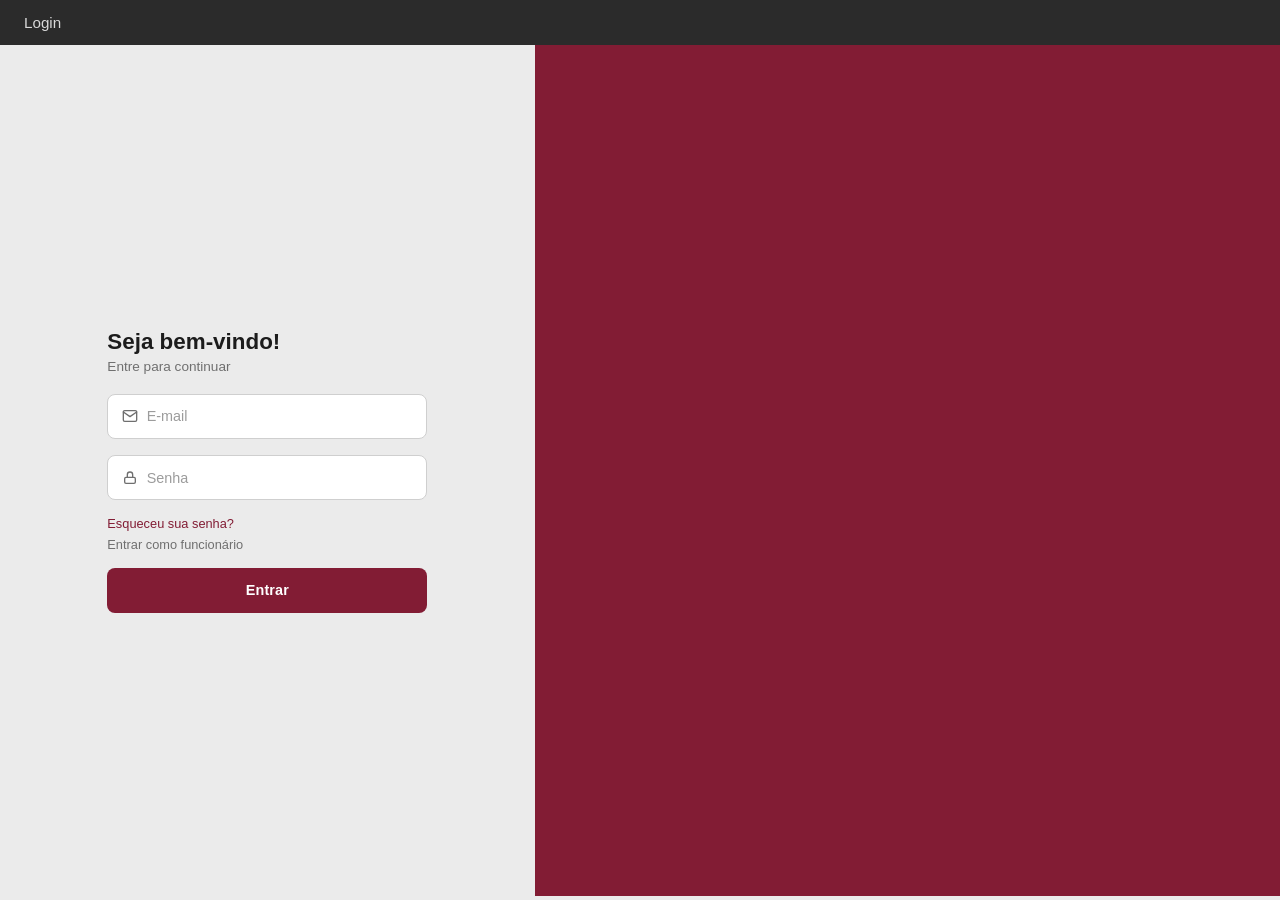
==== outputs/login.html @ 090d0171 "Initial commit - ServeSync static" ====
<!DOCTYPE html>
<html lang="pt-BR">
<head>
<meta charset="UTF-8">
<meta name="viewport" content="width=device-width, initial-scale=1.0">
<title>ServeSync — Entrar</title>
<link rel="stylesheet" href="style.css">
</head>
<body>
  <header class="topbar">
    <span class="topbar__title">Login</span>
  </header>

  <main class="app">
    <section class="panel">
      <div class="panel__form">
        <header class="panel__header">
          <h1>Seja bem-vindo!</h1>
          <p>Entre para continuar</p>
        </header>

        <form class="form" action="../Index_clientes.html" method="get" novalidate>
          <div class="field">
            <label for="login-email">E-mail</label>
            <span class="field__icon" aria-hidden="true">
              <svg viewBox="0 0 24 24" fill="none" stroke="currentColor" stroke-width="2" stroke-linecap="round" stroke-linejoin="round">
                <rect x="2" y="4" width="20" height="16" rx="2"/>
                <path d="M2 6l10 7 10-7"/>
              </svg>
            </span>
            <input type="email" id="login-email" name="email" placeholder="E-mail" required>
          </div>

          <div class="field">
            <label for="login-senha">Senha</label>
            <span class="field__icon" aria-hidden="true">
              <svg viewBox="0 0 24 24" fill="none" stroke="currentColor" stroke-width="2" stroke-linecap="round" stroke-linejoin="round">
                <rect x="4" y="11" width="16" height="9" rx="2"/>
                <path d="M8 11V7a4 4 0 0 1 8 0v4"/>
              </svg>
            </span>
            <input type="password" id="login-senha" name="senha" placeholder="Senha" required>
          </div>

          <div class="form__links">
            <a href="recuperar-email.html" class="link">Esqueceu sua senha?</a>
            <a href="home.html" class="link link--muted" data-employee-entry="true">Entrar como funcionário</a>
          </div>

          <button type="submit" class="btn btn--primary">Entrar</button>
        </form>
      </div>
    </section>


    <aside class="brand" aria-hidden="true">
      <div class="brand__logo">
        <!-- Coloque aqui a imagem da logo baixada (ex: assets/logo-serve-sync.png) -->
        <img src="img/Logosspng 1.png" alt="" class="brand__image">
      </div>
    </aside>
  </main>

  <script src="script.js"></script>
  <script src="./login-employee.js"></script>
  <script src="blackboxai-login-router.js"></script>
</body>
</html>
---- outputs/style.css ----
:root {
  --maroon: #821c34;
  --maroon-dark: #6b1729;
  --cream: #f4ece3;
  --bg-panel: #ebebeb;
  --ink: #1c1c1c;
  --ink-soft: #6f6f6f;
  --border: #cfcfcf;
  --error: #b3261e;
  --radius: 8px;
  --font-display: 'Poppins', 'Segoe UI', sans-serif;
  --font-body: 'Inter', 'Segoe UI', sans-serif;
}

* {
  margin: 0;
  padding: 0;
  box-sizing: border-box;
}

body {
  font-family: var(--font-body);
  color: var(--ink);
  background: var(--bg-panel);
  min-height: 100vh;
}

/* ---------- BARRA SUPERIOR ---------- */

.topbar {
  background: #2b2b2b;
  color: #d9d9d9;
  padding: 0.85rem 1.5rem;
}

.topbar__title {
  font-family: var(--font-display);
  font-size: 0.95rem;
  font-weight: 500;
}

.app {
  display: flex;
  min-height: calc(100vh - 49px);
}

.app--solo {
  justify-content: center;
}

.app--solo .panel {
  flex: none;
  width: 100%;
  max-width: 480px;
}

/* ---------- PAINEL DE FORMULÁRIO ---------- */

.panel {
  flex: 1;
  display: flex;
  align-items: center;
  justify-content: center;
  background: var(--bg-panel);
  padding: 2.5rem 1.5rem;
}

.panel__form {
  width: 100%;
  max-width: 320px;
  display: flex;
  flex-direction: column;
  gap: 1.25rem;
}

.panel__form--center {
  align-items: center;
  text-align: center;
}

.panel__header h1 {
  font-family: var(--font-display);
  font-size: 1.4rem;
  font-weight: 700;
  margin-bottom: 0.25rem;
}

.panel__header p {
  font-size: 0.85rem;
  color: var(--ink-soft);
}

/* ---------- FORMULÁRIO ---------- */

.form {
  display: flex;
  flex-direction: column;
  gap: 1rem;
}

.field {
  position: relative;
}

.field label {
  position: absolute;
  width: 1px;
  height: 1px;
  overflow: hidden;
  clip: rect(0 0 0 0);
}

.field__icon {
  position: absolute;
  left: 0.9rem;
  top: 50%;
  transform: translateY(-50%);
  width: 1rem;
  height: 1rem;
  color: var(--ink-soft);
  pointer-events: none;
}

.field__icon svg {
  width: 100%;
  height: 100%;
}

.field input {
  width: 100%;
  padding: 0.85rem 1rem 0.85rem 2.4rem;
  border: 1px solid var(--border);
  border-radius: var(--radius);
  background: #fff;
  font-size: 0.9rem;
  font-family: var(--font-body);
  color: var(--ink);
  transition: border-color 0.15s ease, box-shadow 0.15s ease;
}

.field input::placeholder {
  color: #9c9c9c;
}

.field input:focus-visible {
  outline: none;
  border-color: var(--maroon);
  box-shadow: 0 0 0 3px rgba(130, 28, 52, 0.15);
}

/* ---------- BOTÕES ---------- */

.btn {
  display: inline-flex;
  align-items: center;
  justify-content: center;
  width: 100%;
  padding: 0.9rem 1.5rem;
  border: none;
  border-radius: var(--radius);
  font-family: var(--font-display);
  font-size: 0.9rem;
  font-weight: 600;
  letter-spacing: 0.01em;
  cursor: pointer;
  transition: filter 0.15s ease, transform 0.05s ease;
}

.btn:active {
  transform: translateY(1px);
}

.btn:focus-visible {
  outline: 3px solid rgba(130, 28, 52, 0.35);
  outline-offset: 2px;
}

.btn--primary {
  background: var(--maroon);
  color: #fff;
}

.btn--primary:hover {
  filter: brightness(1.08);
}

.btn--dark {
  background: var(--ink);
  color: #fff;
  max-width: 220px;
}

.btn--dark:hover {
  filter: brightness(1.2);
}

/* ---------- LINKS ---------- */

.link {
  color: var(--maroon);
  text-decoration: none;
  font-size: 0.8rem;
  font-weight: 500;
}

.link:hover {
  text-decoration: underline;
}

.link:focus-visible {
  outline: 2px solid var(--maroon);
  outline-offset: 2px;
  border-radius: 2px;
}

.link--muted {
  color: var(--ink-soft);
}

.link--small {
  font-size: 0.75rem;
  align-self: flex-start;
}

.link--back {
  align-self: center;
  margin-top: 0.25rem;
  color: var(--ink-soft);
}

.link--back:hover {
  color: var(--maroon);
}

.form__links {
  display: flex;
  flex-direction: column;
  gap: 0.35rem;
}

/* ---------- CÓDIGO OTP ---------- */

.otp {
  display: flex;
  gap: 0.75rem;
  justify-content: flex-start;
}

.otp__input {
  width: 3rem;
  height: 3rem;
  text-align: center;
  font-size: 1.1rem;
  font-weight: 600;
  border: 1px solid var(--border);
  border-radius: var(--radius);
  background: #fff;
  font-family: var(--font-body);
  color: var(--ink);
  transition: border-color 0.15s ease, box-shadow 0.15s ease;
}

.otp__input:focus-visible {
  outline: none;
  border-color: var(--maroon);
  box-shadow: 0 0 0 3px rgba(130, 28, 52, 0.15);
}

/* ---------- ERRO ---------- */

.form__error {
  font-size: 0.8rem;
  color: var(--error);
  margin-top: -0.5rem;
}

/* ---------- TELA DE SUCESSO ---------- */

.success-icon {
  color: var(--maroon);
  margin-bottom: 0.25rem;
}

.success-title {
  font-family: var(--font-display);
  font-size: 1.4rem;
  font-weight: 700;
  color: var(--maroon);
}

.success-text {
  font-size: 0.9rem;
  color: var(--ink-soft);
  margin-bottom: 0.5rem;
}

/* ---------- LADO DA MARCA ---------- */

.brand {
  flex: 1.4;
  background: var(--maroon);
  display: flex;
  align-items: center;
  justify-content: center;
  padding: 2rem;
}

.brand__logo {
  display: flex;
  align-items: center;
  gap: 1rem;
  color: var(--cream);
}

.brand__image {
  max-width: 80%;
  max-height: 80%;
  width: auto;
  height: auto;
  object-fit: contain;
}

/* ---------- RESPONSIVO ---------- */

@media (max-width: 900px) {
  .app {
    flex-direction: column;
  }

  .brand {
    order: -1;
    flex: none;
    padding: 2.5rem 1.5rem;
    min-height: 30vh;
  }

  .brand__image {
    max-width: 60%;
    max-height: 200px;
  }

  .panel {
    padding: 2rem 1.25rem 3rem;
  }
}

@media (max-width: 420px) {
  .otp__input {
    width: 2.6rem;
    height: 2.6rem;
  }

  .otp {
    gap: 0.5rem;
  }
}

/* ---------- PÁGINA INICIAL ---------- */

.home {
  min-height: 100vh;
  display: flex;
  flex-direction: column;
}

.home__header {
  display: flex;
  align-items: center;
  justify-content: space-between;
  padding: 1.25rem 2rem;
  background: var(--maroon);
  color: var(--cream);
}

.home__brand {
  display: flex;
  align-items: center;
  gap: 0.6rem;
  font-family: var(--font-display);
  font-weight: 800;
  font-size: 1.3rem;
}

.home__icon {
  width: 36px;
  height: auto;
}

.home__header .link--muted {
  color: var(--cream);
}

.home__content {
  flex: 1;
  display: flex;
  flex-direction: column;
  align-items: center;
  justify-content: center;
  text-align: center;
  padding: 2rem;
  gap: 0.5rem;
}

.home__content h1 {
  font-family: var(--font-display);
  font-size: 1.6rem;
  color: var(--maroon);
}

.home__content p {
  color: var(--ink-soft);
  max-width: 420px;
}
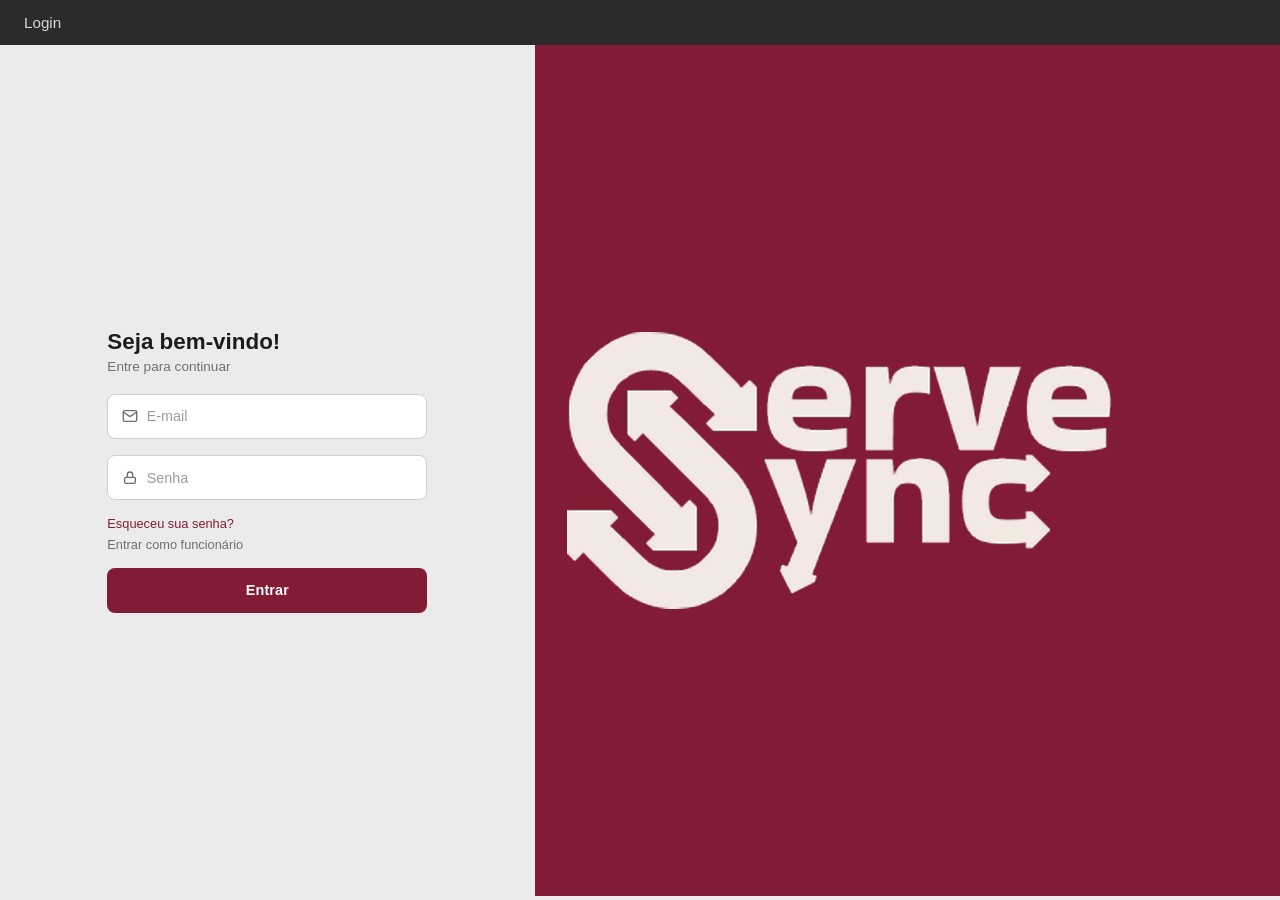
==== commit 935e9d15: "Fix image source path in login.html" ====
--- a/outputs/login.html
+++ b/outputs/login.html
@@ -6,7 +6,7 @@
 <title>ServeSync — Entrar</title>
 <link rel="stylesheet" href="style.css">
 </head>
-<body>
+<body> 
   <header class="topbar">
     <span class="topbar__title">Login</span>
   </header>
@@ -19,7 +19,7 @@
           <p>Entre para continuar</p>
         </header>
 
-        <form class="form" action="../Index_clientes.html" method="get" novalidate>
+        <form class="form" action="Index_clientes.html" method="get" novalidate>
           <div class="field">
             <label for="login-email">E-mail</label>
             <span class="field__icon" aria-hidden="true">
@@ -56,7 +56,7 @@
     <aside class="brand" aria-hidden="true">
       <div class="brand__logo">
         <!-- Coloque aqui a imagem da logo baixada (ex: assets/logo-serve-sync.png) -->
-        <img src="img/Logosspng 1.png" alt="" class="brand__image">
+        <img src="IMG/Logosspng 1.png" alt="" class="brand__image">
       </div>
     </aside>
   </main>
